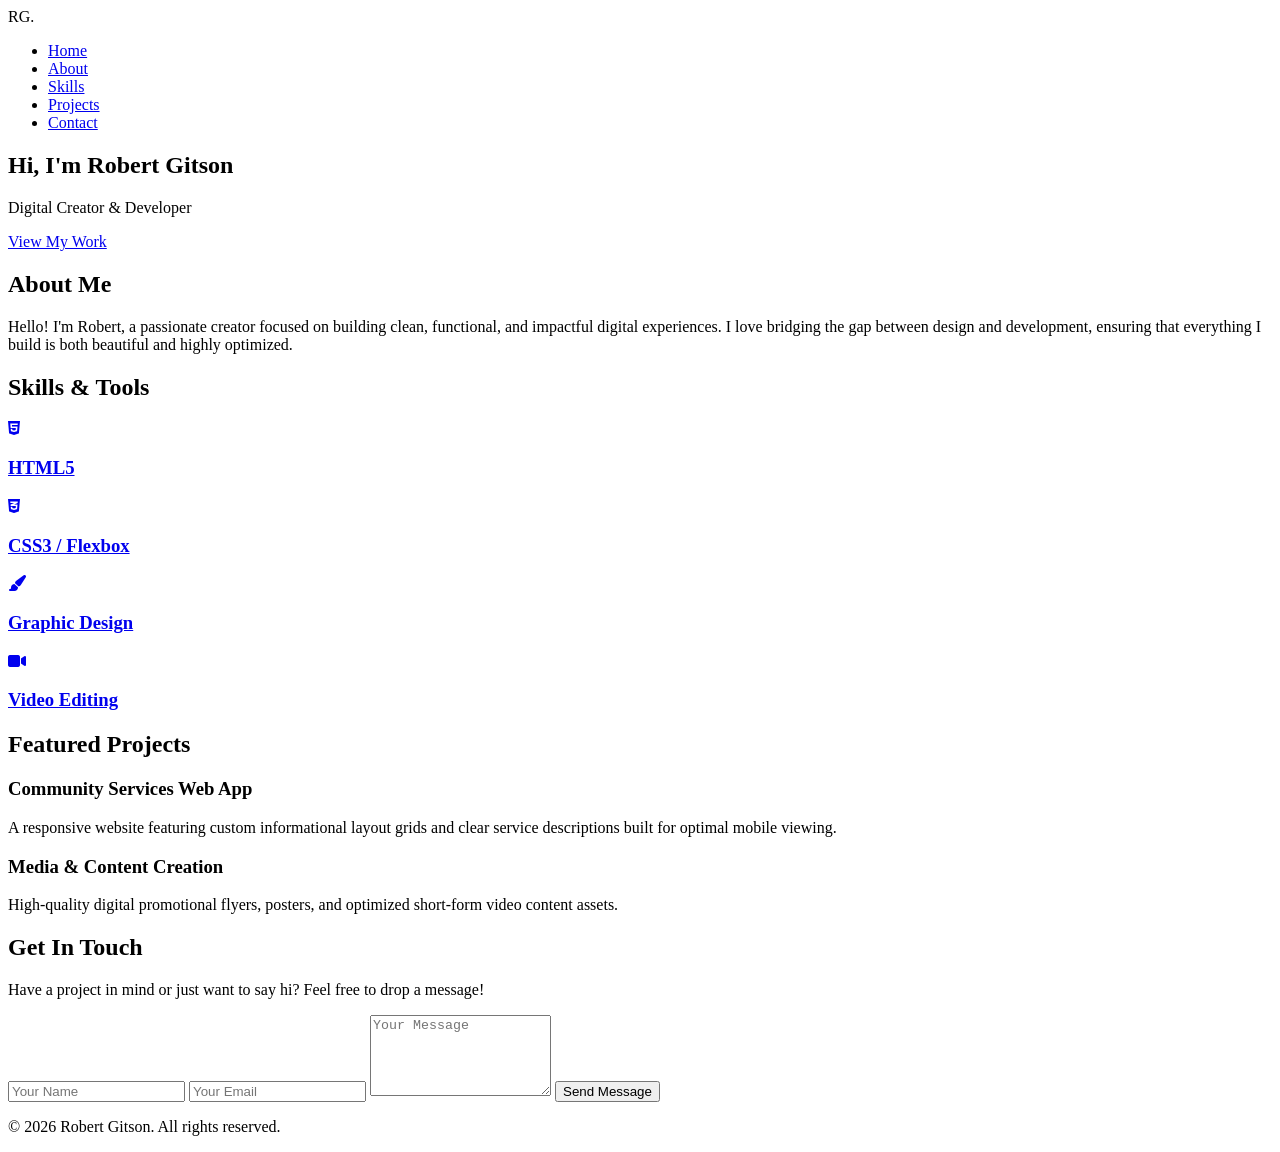
==== index.html @ e9e7ecce "Rename ROBERT/ROBERT-HTML.html to index.html" ====
<!DOCTYPE html>
<html lang="en">
<head>
    <meta charset="UTF-8">
    <meta name="viewport" content="width=device-width, initial-scale=1.0">
    <title>Robert Gitson | Portfolio</title>
    <link rel="stylesheet" href="ROBERT.css">
    <link rel="stylesheet" href="https://cdnjs.cloudflare.com/ajax/libs/font-awesome/6.4.0/css/all.min.css">
</head>
<body>

    <header class="navbar">
        <div class="logo">RG<span>.</span></div>
        <nav>
            <ul class="nav-links">
                <li><a href="#home">Home</a></li>
                <li><a href="#about">About</a></li>
                <li><a href="#skills">Skills</a></li>
                <li><a href="#projects">Projects</a></li>
                <li><a href="#contact">Contact</a></li>
            </ul>
        </nav>
    </header>

    <section id="home" class="hero-section">
        <div class="hero-content">
            <h1>Hi, I'm <span class="highlight">Robert Gitson</span></h1>
            <p>Digital Creator & Developer</p>
            <a href="#projects" class="btn">View My Work</a>
        </div>
    </section>

    <section id="about" class="about-section">
        <div class="container">
            <h2>About Me</h2>
            <div class="about-content">
                <p>Hello! I'm Robert, a passionate creator focused on building clean, functional, and impactful digital experiences. I love bridging the gap between design and development, ensuring that everything I build is both beautiful and highly optimized.</p>
            </div>
        </div>
    </section>

    <section id="skills" class="skills-section">
        <div class="container">
            <h2>Skills & Tools</h2>
            <a href="blank.html" class="blank">
            <div class="skills-grid">
                <div class="skill-card"><i class="fab fa-html5"></i> <h3>HTML5</h3></div>
                <div class="skill-card"><i class="fab fa-css3-alt"></i> <h3>CSS3 / Flexbox</h3></div>
                <div class="skill-card"><i class="fas fa-paint-brush"></i> <h3>Graphic Design</h3></div>
                <div class="skill-card"><i class="fas fa-video"></i> <h3>Video Editing</h3></div>
            </div>
            </a>
        </div>
    </section>

    <section id="projects" class="projects-section">
        <div class="container">
            <h2>Featured Projects</h2>
            <div class="projects-grid">
                <div class="project-card">
                    <div class="project-info">
                        <h3>Community Services Web App</h3>
                        <p>A responsive website featuring custom informational layout grids and clear service descriptions built for optimal mobile viewing.</p>
                    </div>
                </div>
                <div class="project-card">
                    <div class="project-info">
                        <h3>Media & Content Creation</h3>
                        <p>High-quality digital promotional flyers, posters, and optimized short-form video content assets.</p>
                    </div>
                </div>
            </div>
        </div>
    </section>

    <section id="contact" class="contact-section">
        <div class="container">
            <h2>Get In Touch</h2>
            <p>Have a project in mind or just want to say hi? Feel free to drop a message!</p>
            <form class="contact-form">
                <input type="text" placeholder="Your Name" required>
                <input type="email" placeholder="Your Email" required>
                <textarea placeholder="Your Message" rows="5" required></textarea>
                <button type="submit" class="btn">Send Message</button>
            </form>
        </div>
    </section>

    <footer>
        <p>&copy; 2026 Robert Gitson. All rights reserved.</p>
    </footer>

</body>
</html>
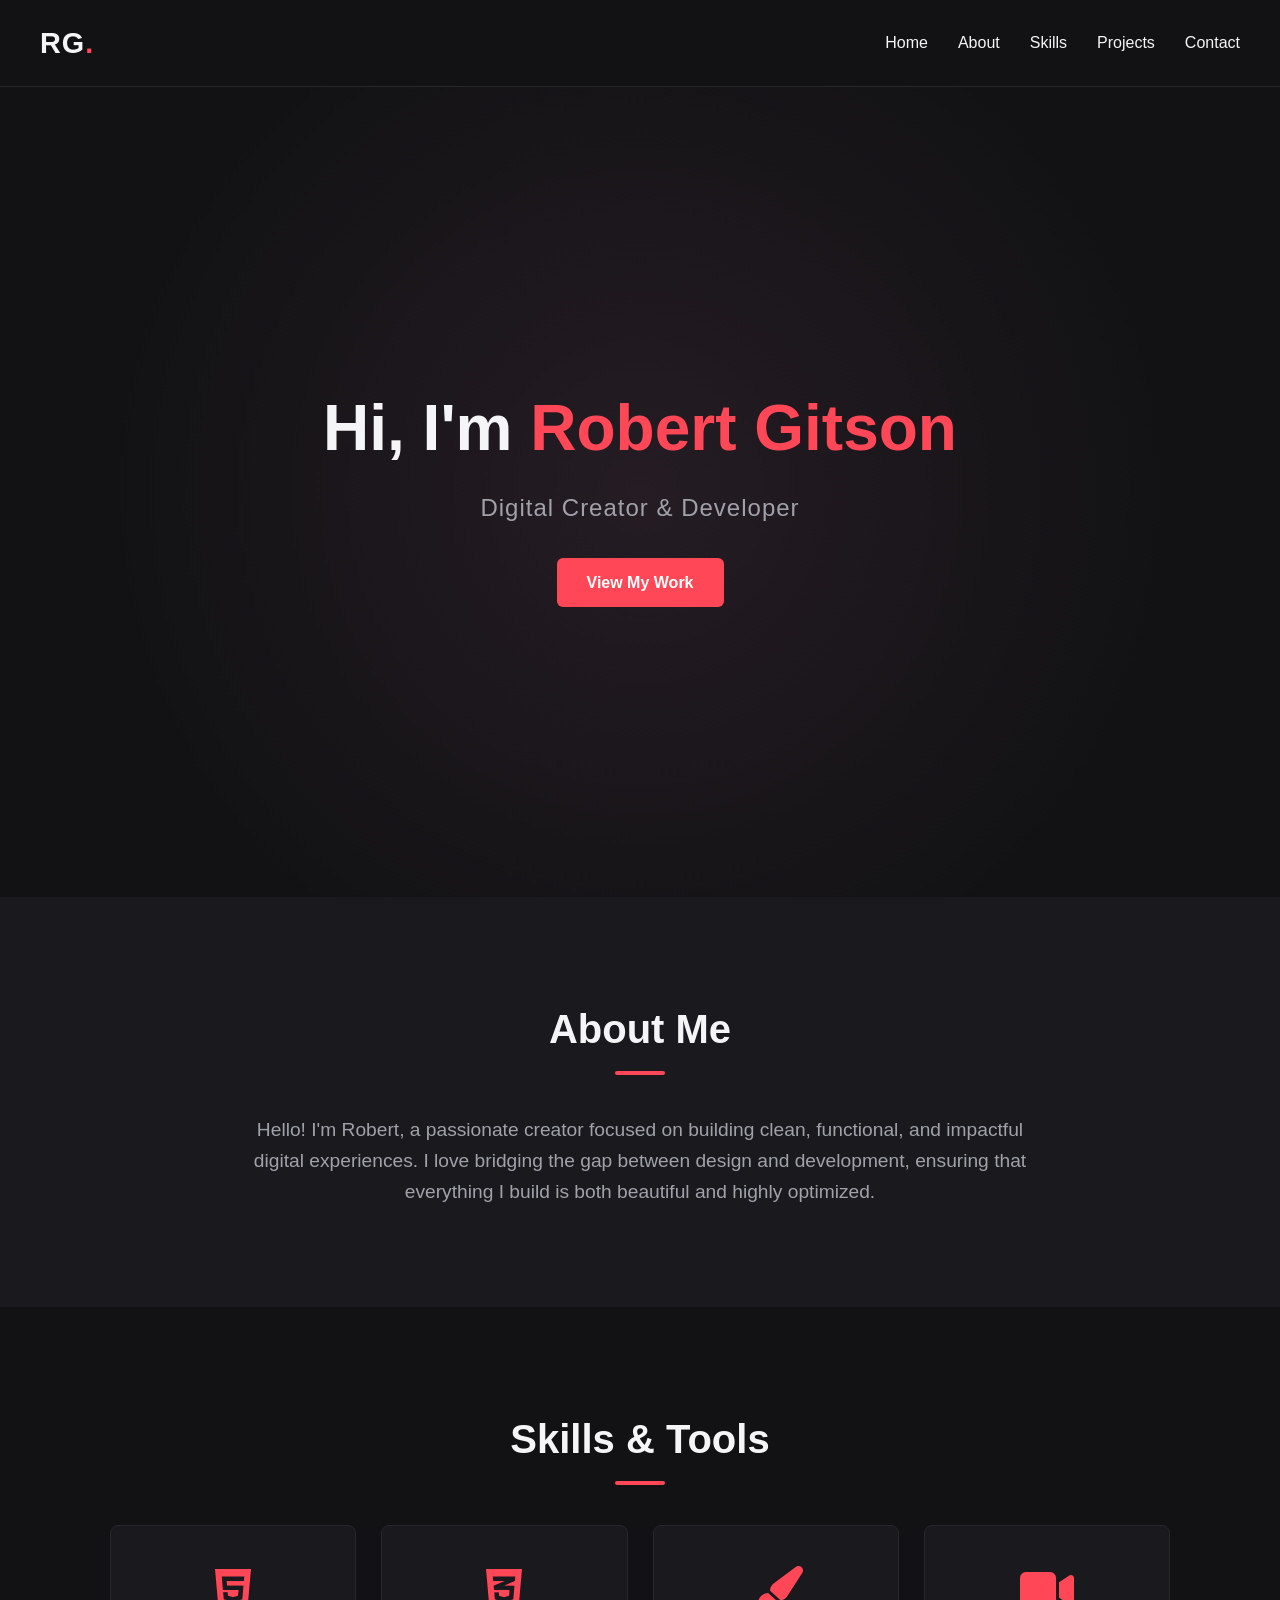
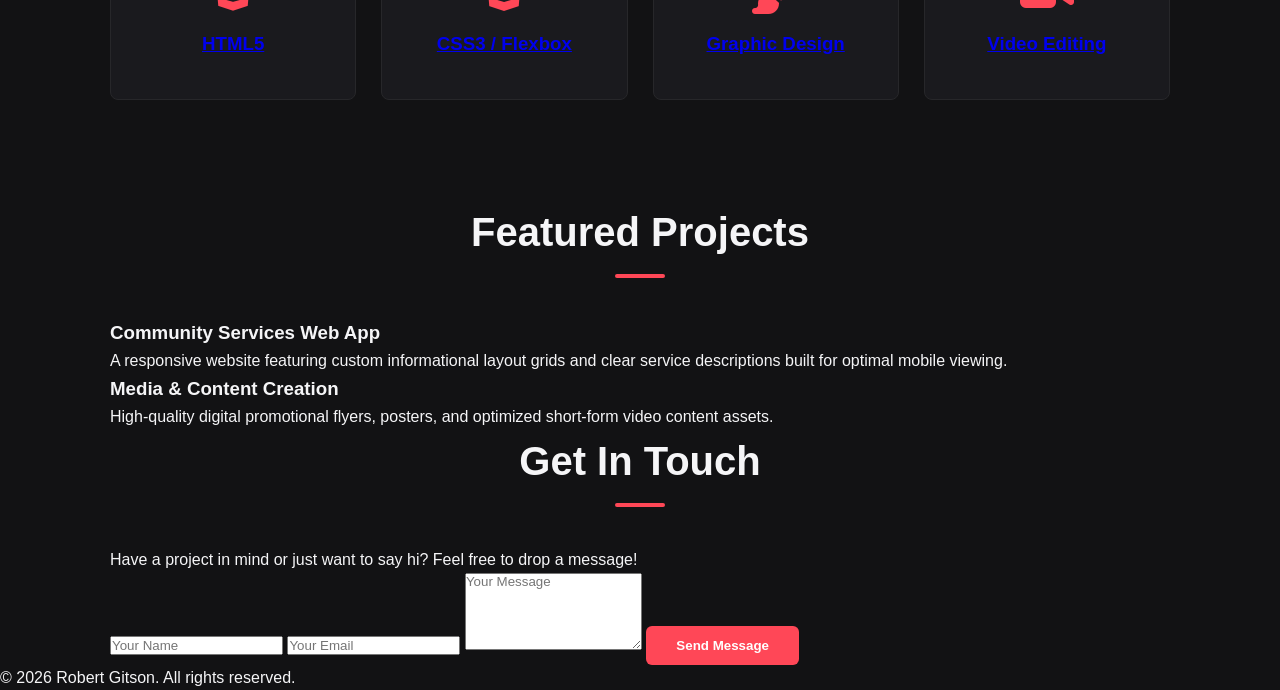
==== commit 7ad5ee04: "Fix stylesheet path in index.html Updated the stylesheet link path for ROBERT.css." ====
--- a/index.html
+++ b/index.html
@@ -4,7 +4,7 @@
     <meta charset="UTF-8">
     <meta name="viewport" content="width=device-width, initial-scale=1.0">
     <title>Robert Gitson | Portfolio</title>
-    <link rel="stylesheet" href="ROBERT.css">
+    <link rel="stylesheet" href="ROBERT/ROBERT.css">
     <link rel="stylesheet" href="https://cdnjs.cloudflare.com/ajax/libs/font-awesome/6.4.0/css/all.min.css">
 </head>
 <body>
--- a/ROBERT/ROBERT.css
+++ b/ROBERT/ROBERT.css
@@ -0,0 +1,170 @@
+/* --- Global Reset & Variables --- */
+* {
+    margin: 0;
+    padding: 0;
+    box-sizing: border-box;
+    font-family: 'Segoe UI', Tahoma, Geneva, Verdana, sans-serif;
+    scroll-behavior: smooth;
+}
+
+:root {
+    --bg-color: #121214;
+    --card-bg: #1a1a1e;
+    --text-color: #f5f5f7;
+    --text-muted: #a1a1aa;
+    --accent-color: #ff4757;
+    --accent-hover: #ff6b81;
+}
+
+body {
+    background-color: var(--bg-color);
+    color: var(--text-color);
+    line-height: 1.6;
+}
+
+.container {
+    max-width: 1100px;
+    margin: 0 auto;
+    padding: 0 20px;
+}
+
+h2 {
+    font-size: 2.5rem;
+    text-align: center;
+    margin-bottom: 40px;
+    position: relative;
+}
+
+h2::after {
+    content: '';
+    display: block;
+    width: 50px;
+    height: 4px;
+    background-color: var(--accent-color);
+    margin: 10px auto 0 auto;
+    border-radius: 2px;
+}
+
+/* --- Navigation --- */
+.navbar {
+    display: flex;
+    justify-content: space-between;
+    align-items: center;
+    padding: 20px 40px;
+    background-color: rgba(18, 18, 20, 0.9);
+    position: relative;
+    top: 0;
+    z-index: 1000;
+    border-bottom: 1px solid #27272a;
+}
+
+.logo {
+    font-size: 1.8rem;
+    font-weight: 700;
+    letter-spacing: 1px;
+}
+
+.logo span {
+    color: var(--accent-color);
+}
+
+.nav-links {
+    display: flex;
+    list-style: none;
+    gap: 30px;
+}
+
+.nav-links a {
+    color: var(--text-color);
+    text-decoration: none;
+    font-weight: 500;
+    transition: color 0.3s ease;
+}
+
+.nav-links a:hover {
+    color: var(--accent-color);
+}
+
+/* --- Hero Section --- */
+.hero-section {
+    height: 90vh;
+    display: flex;
+    justify-content: center;
+    align-items: center;
+    text-align: center;
+    background: radial-gradient(circle at center, #251c24 0%, var(--bg-color) 70%);
+}
+
+.hero-content h1 {
+    font-size: 4rem;
+    margin-bottom: 10px;
+}
+
+.hero-content .highlight {
+    color: var(--accent-color);
+}
+
+.hero-content p {
+    font-size: 1.5rem;
+    color: var(--text-muted);
+    margin-bottom: 30px;
+    letter-spacing: 1px;
+}
+
+.btn {
+    display: inline-block;
+    padding: 12px 30px;
+    background-color: var(--accent-color);
+    color: #fff;
+    text-decoration: none;
+    border-radius: 6px;
+    font-weight: 600;
+    border: none;
+    cursor: pointer;
+    transition: background-color 0.3s ease, transform 0.2s ease;
+}
+
+.btn:hover {
+    background-color: var(--accent-hover);
+    transform: translateY(-2px);
+}
+
+/* --- About Section --- */
+.about-section {
+    padding: 100px 0;
+    background-color: var(--card-bg);
+}
+
+.about-content {
+    max-width: 800px;
+    margin: 0 auto;
+    text-align: center;
+    font-size: 1.2rem;
+    color: var(--text-muted);
+}
+
+/* --- Skills Section --- */
+.skills-section {
+    padding: 100px 0;
+}
+
+.skills-grid {
+    display: grid;
+    grid-template-columns: repeat(auto-fit, minmax(200px, 1fr));
+    gap: 25px;
+}
+
+.skill-card {
+    background-color: var(--card-bg);
+    padding: 40px 20px;
+    text-align: center;
+    border-radius: 8px;
+    border: 1px solid #27272a;
+    transition: transform 0.3s ease, border-color 0.3s ease;
+}
+
+.skill-card i {
+    font-size: 3rem;
+    color: var(--accent-color);
+    margin-bottom: 15px;
+}
